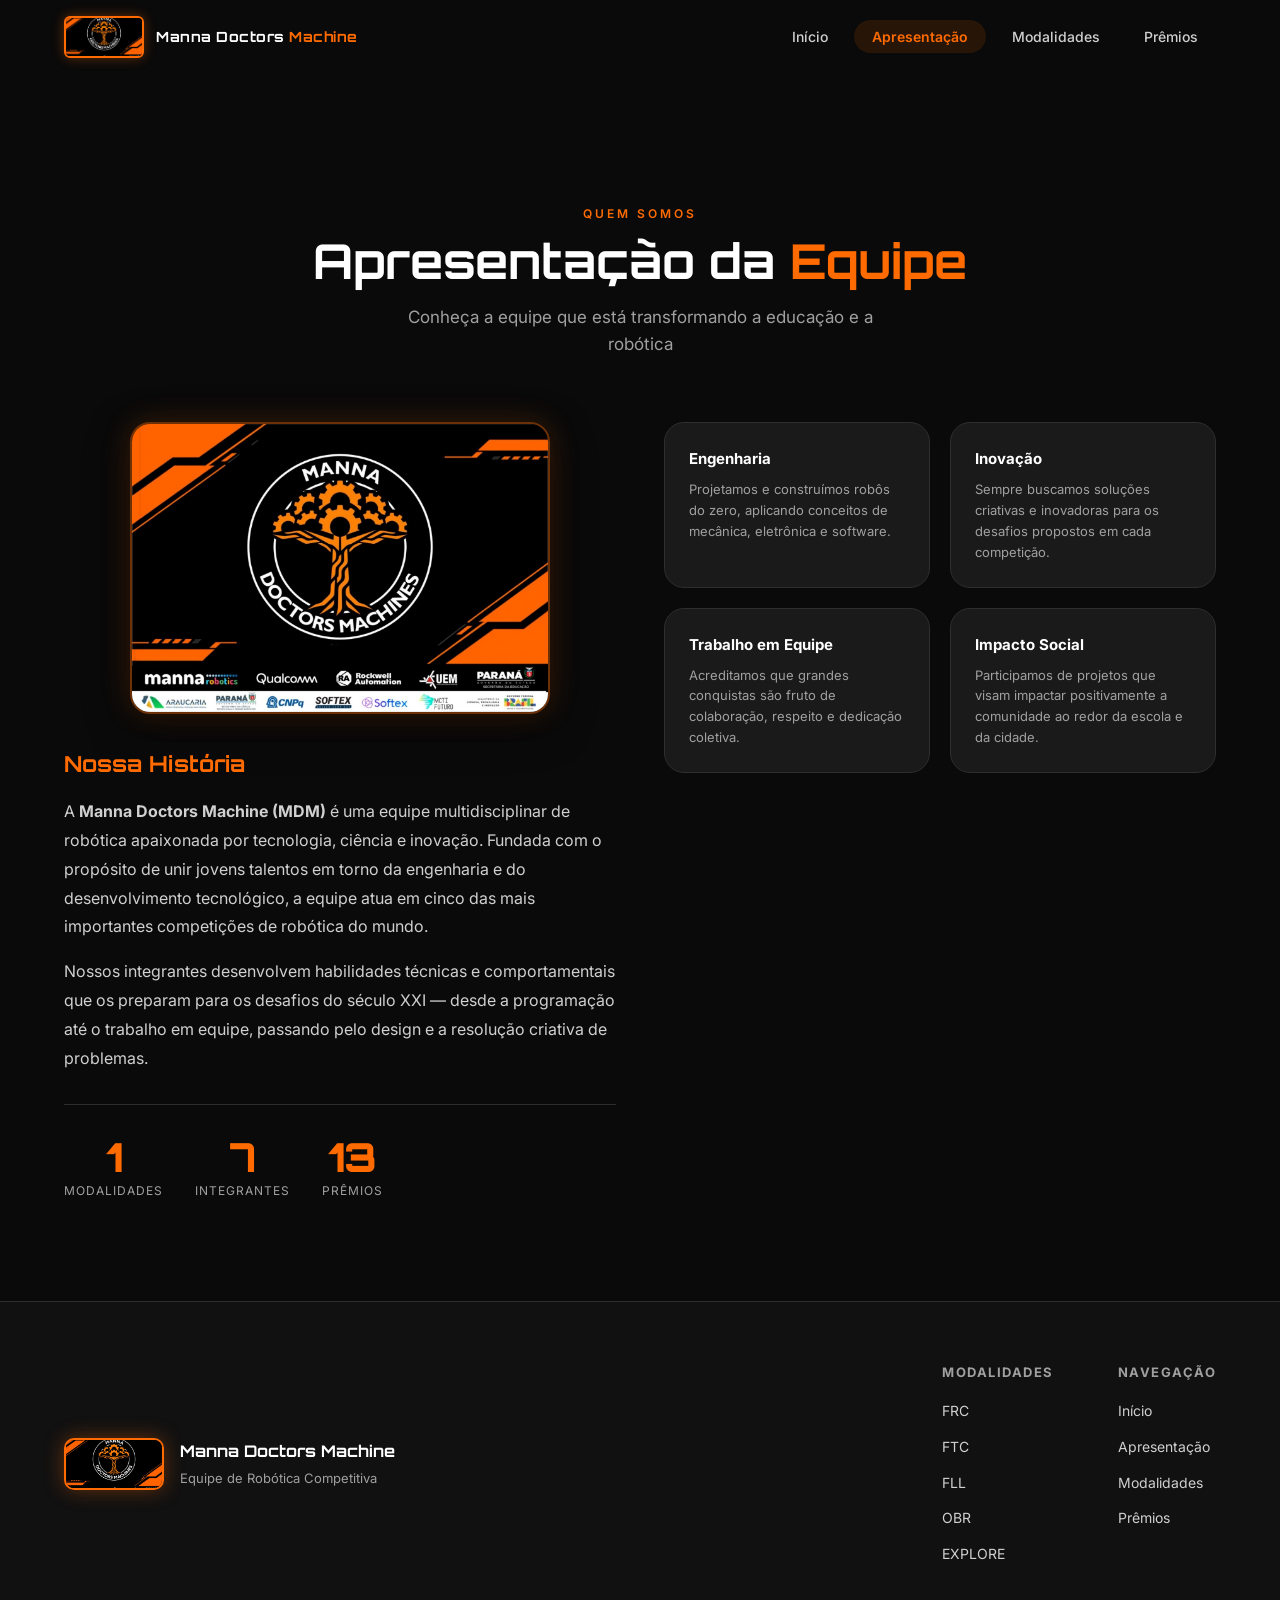
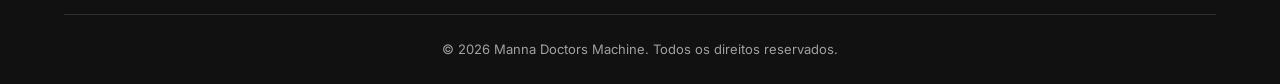
==== about.html @ 7cef9b63 "Primeira versão do site da Manna Doctors Machine" ====
<!DOCTYPE html>
<html lang="pt-BR">
<head>
  <meta charset="UTF-8" />
  <meta name="viewport" content="width=device-width, initial-scale=1.0" />
  <title>Apresentação | Manna Doctors Machine</title>
  <link rel="preconnect" href="https://fonts.googleapis.com" />
  <link rel="preconnect" href="https://fonts.gstatic.com" crossorigin />
  <link href="https://fonts.googleapis.com/css2?family=Orbitron:wght@400;600;700;900&family=Inter:wght@300;400;500;600;700&display=swap" rel="stylesheet" />
  <link rel="stylesheet" href="style.css" />
</head>
<body>

  <!-- NAVBAR -->
  <nav class="navbar scrolled" id="navbar">
    <div class="nav-container">
      <div class="nav-logo">
        <a href="index.html" style="display:flex; align-items:center; gap:12px;">
          <img src="assets/banner.jpg" alt="MDM Logo" class="nav-logo-img" />
          <span class="nav-logo-text">Manna Doctors <span class="accent">Machine</span></span>
        </a>
      </div>
      <ul class="nav-links" id="nav-links">
        <li><a href="index.html" class="nav-link">Início</a></li>
        <li><a href="about.html" class="nav-link active">Apresentação</a></li>
        <li><a href="modalities.html" class="nav-link">Modalidades</a></li>
        <li><a href="awards.html" class="nav-link">Prêmios</a></li>
      </ul>
      <button class="hamburger" id="hamburger" aria-label="Menu">
        <span></span><span></span><span></span>
      </button>
    </div>
  </nav>

  <div style="padding-top: 100px;"></div>

  <!-- APRESENTAÇÃO -->
  <section class="section" id="about">
    <div class="container">
      <div class="section-header">
        <span class="section-tag">Quem Somos</span>
        <h2 class="section-title">Apresentação da <span class="accent">Equipe</span></h2>
        <p class="section-subtitle">Conheça a equipe que está transformando a educação e a robótica</p>
      </div>

      <div class="about-grid">
        <div class="about-text">
          <div class="about-logo-wrap">
            <img src="assets/banner.jpg" alt="Bandeira MDM" class="about-banner" />
          </div>
          <h3>Nossa História</h3>
          <p>A <strong>Manna Doctors Machine (MDM)</strong> é uma equipe multidisciplinar de robótica apaixonada por tecnologia, ciência e inovação. Fundada com o propósito de unir jovens talentos em torno da engenharia e do desenvolvimento tecnológico, a equipe atua em cinco das mais importantes competições de robótica do mundo.</p>
          <p>Nossos integrantes desenvolvem habilidades técnicas e comportamentais que os preparam para os desafios do século XXI — desde a programação até o trabalho em equipe, passando pelo design e a resolução criativa de problemas.</p>
          <div class="about-stats">
            <div class="stat">
              <span class="stat-num" data-target="5">0</span>
              <span class="stat-label">Modalidades</span>
            </div>
            <div class="stat">
              <span class="stat-num" data-target="30">0</span>
              <span class="stat-label">Integrantes</span>
            </div>
            <div class="stat">
              <span class="stat-num" data-target="50">0</span>
              <span class="stat-label">Prêmios</span>
            </div>
          </div>
        </div>

        <div class="about-values">
          <div class="value-card">
            <h4>Engenharia</h4>
            <p>Projetamos e construímos robôs do zero, aplicando conceitos de mecânica, eletrônica e software.</p>
          </div>
          <div class="value-card">
            <h4>Inovação</h4>
            <p>Sempre buscamos soluções criativas e inovadoras para os desafios propostos em cada competição.</p>
          </div>
          <div class="value-card">
            <h4>Trabalho em Equipe</h4>
            <p>Acreditamos que grandes conquistas são fruto de colaboração, respeito e dedicação coletiva.</p>
          </div>
          <div class="value-card">
            <h4>Impacto Social</h4>
            <p>Participamos de projetos que visam impactar positivamente a comunidade ao redor da escola e da cidade.</p>
          </div>
        </div>
      </div>
    </div>
  </section>

  <!-- FOOTER -->
  <footer class="footer">
    <div class="container">
      <div class="footer-content">
        <div class="footer-brand">
          <img src="assets/banner.jpg" alt="MDM Logo" class="footer-logo" />
          <div>
            <h3>Manna Doctors Machine</h3>
            <p>Equipe de Robótica Competitiva</p>
          </div>
        </div>
        <div class="footer-links">
          <h4>Modalidades</h4>
          <ul>
            <li><a href="modalities.html#mod-frc">FRC</a></li>
            <li><a href="modalities.html#mod-ftc">FTC</a></li>
            <li><a href="modalities.html#mod-fll">FLL</a></li>
            <li><a href="modalities.html#mod-obr">OBR</a></li>
            <li><a href="modalities.html#mod-explore">EXPLORE</a></li>
          </ul>
        </div>
        <div class="footer-links">
          <h4>Navegação</h4>
          <ul>
            <li><a href="index.html">Início</a></li>
            <li><a href="about.html">Apresentação</a></li>
            <li><a href="modalities.html">Modalidades</a></li>
            <li><a href="awards.html">Prêmios</a></li>
          </ul>
        </div>
      </div>
      <div class="footer-bottom">
        <p>© 2026 Manna Doctors Machine. Todos os direitos reservados.</p>
      </div>
    </div>
  </footer>

  <script src="script.js"></script>
</body>
</html>
---- style.css ----
/* =============================================
   MANNA DOCTORS MACHINE — STYLE.CSS
   ============================================= */

/* --- RESET & TOKENS --- */
*, *::before, *::after { box-sizing: border-box; margin: 0; padding: 0; }

:root {
  --orange:       #FF6B00;
  --orange-light: #FF8C38;
  --orange-glow:  rgba(255, 107, 0, 0.35);
  --orange-dim:   rgba(255, 107, 0, 0.12);
  --black:        #0A0A0A;
  --dark:         #111111;
  --dark-2:       #1A1A1A;
  --dark-3:       #242424;
  --dark-4:       #2E2E2E;
  --white:        #FFFFFF;
  --gray:         #A0A0A0;
  --gray-light:   #D0D0D0;

  --frc-color:    #FF6B00;
  --ftc-color:    #E040FB;
  --fll-color:    #00BCD4;
  --obr-color:    #4CAF50;
  --explore-color:#FFD600;

  --font-tech:    'Orbitron', monospace;
  --font-body:    'Inter', sans-serif;
  --radius:       12px;
  --radius-lg:    20px;
  --transition:   0.3s cubic-bezier(0.4, 0, 0.2, 1);
}

html { scroll-behavior: smooth; }

body {
  background: var(--black);
  color: var(--white);
  font-family: var(--font-body);
  font-size: 16px;
  line-height: 1.6;
  overflow-x: hidden;
}

a { color: inherit; text-decoration: none; }
ul { list-style: none; }
img { display: block; max-width: 100%; }

.accent { color: var(--orange); }

/* --- CONTAINER --- */
.container {
  max-width: 1200px;
  margin: 0 auto;
  padding: 0 24px;
}

/* =============================================
   NAVBAR
   ============================================= */
.navbar {
  position: fixed;
  top: 0; left: 0; right: 0;
  z-index: 1000;
  padding: 16px 0;
  transition: var(--transition);
  background: transparent;
}

.navbar.scrolled {
  background: rgba(10, 10, 10, 0.92);
  backdrop-filter: blur(20px);
  -webkit-backdrop-filter: blur(20px);
  border-bottom: 1px solid rgba(255, 107, 0, 0.2);
  padding: 10px 0;
  box-shadow: 0 4px 30px rgba(0,0,0,0.4);
}

.nav-container {
  max-width: 1200px;
  margin: 0 auto;
  padding: 0 24px;
  display: flex;
  align-items: center;
  justify-content: space-between;
}

.nav-logo {
  display: flex;
  align-items: center;
  gap: 12px;
}

.nav-logo-img {
  width: 80px;
  height: 42px;
  border-radius: 6px;
  object-fit: cover;
  object-position: center;
  border: 2px solid var(--orange);
  box-shadow: 0 0 12px var(--orange-glow);
}

.nav-logo-text {
  font-family: var(--font-tech);
  font-size: 14px;
  font-weight: 700;
  letter-spacing: 0.5px;
  color: var(--white);
}

.nav-links {
  display: flex;
  gap: 8px;
}

.nav-link {
  padding: 8px 18px;
  border-radius: 50px;
  font-size: 14px;
  font-weight: 500;
  color: var(--gray-light);
  transition: var(--transition);
  position: relative;
}

.nav-link:hover,
.nav-link.active {
  color: var(--white);
  background: var(--orange-dim);
}

.nav-link.active {
  color: var(--orange);
  font-weight: 600;
}

.hamburger {
  display: none;
  flex-direction: column;
  gap: 5px;
  background: none;
  border: none;
  cursor: pointer;
  padding: 4px;
}

.hamburger span {
  display: block;
  width: 25px;
  height: 2px;
  background: var(--white);
  border-radius: 2px;
  transition: var(--transition);
}

.hamburger.open span:nth-child(1) { transform: translateY(7px) rotate(45deg); }
.hamburger.open span:nth-child(2) { opacity: 0; }
.hamburger.open span:nth-child(3) { transform: translateY(-7px) rotate(-45deg); }

/* =============================================
   HERO
   ============================================= */
.hero {
  min-height: 100vh;
  display: flex;
  flex-direction: column;
  align-items: center;
  justify-content: center;
  padding: 120px 24px 80px;
  position: relative;
  overflow: hidden;
  background:
    radial-gradient(ellipse 80% 60% at 50% 0%, rgba(255,107,0,0.18) 0%, transparent 60%),
    radial-gradient(ellipse 40% 40% at 80% 80%, rgba(255,107,0,0.08) 0%, transparent 60%),
    var(--black);
}

.hero-split {
  display: flex;
  align-items: center;
  justify-content: center;
  gap: 56px;
  width: 100%;
  max-width: 1200px;
  margin: 0 auto;
}

.hero-split .hero-content {
  flex: 1;
  text-align: left;
  min-width: 0;
}

.hero-split .hero-modalities {
  justify-content: flex-start;
}

.hero-banner-wrap {
  flex: 1;
  display: flex;
  align-items: center;
  justify-content: center;
  animation: fadeInDown 1s 0.3s ease both;
}

.hero-banner-img {
  width: 100%;
  max-width: 520px;
  border-radius: var(--radius-lg);
  box-shadow:
    0 0 0 2px rgba(255,107,0,0.3),
    0 0 40px rgba(255,107,0,0.25),
    0 24px 60px rgba(0,0,0,0.6);
  transition: var(--transition);
}

.hero-banner-img:hover {
  transform: scale(1.02);
  box-shadow:
    0 0 0 2px rgba(255,107,0,0.5),
    0 0 60px rgba(255,107,0,0.35),
    0 32px 80px rgba(0,0,0,0.7);
}

.hero-particles {
  position: absolute;
  inset: 0;
  pointer-events: none;
  overflow: hidden;
}

.particle {
  position: absolute;
  border-radius: 50%;
  background: var(--orange);
  opacity: 0.15;
  animation: float-particle linear infinite;
}

@keyframes float-particle {
  0%   { transform: translateY(110vh) scale(0); opacity: 0; }
  10%  { opacity: 0.2; }
  90%  { opacity: 0.1; }
  100% { transform: translateY(-10vh) scale(1); opacity: 0; }
}

.hero-badge {
  display: inline-block;
  background: var(--orange-dim);
  border: 1px solid rgba(255,107,0,0.4);
  color: var(--orange-light);
  font-size: 12px;
  font-weight: 600;
  letter-spacing: 2px;
  text-transform: uppercase;
  padding: 8px 20px;
  border-radius: 50px;
  margin-bottom: 24px;
  animation: fadeInDown 0.8s ease both;
}

.hero-title {
  font-family: var(--font-tech);
  font-size: clamp(40px, 8vw, 80px);
  font-weight: 900;
  line-height: 1.05;
  letter-spacing: -1px;
  color: var(--white);
  margin-bottom: 8px;
  animation: fadeInDown 0.9s 0.1s ease both;
}

.hero-accent {
  color: var(--orange);
  text-shadow: 0 0 40px rgba(255, 107, 0, 0.6);
}

.hero-subtitle {
  font-size: clamp(16px, 2.5vw, 20px);
  color: var(--gray);
  max-width: 520px;
  margin: 16px auto 36px;
  line-height: 1.7;
  animation: fadeInDown 1s 0.2s ease both;
}

.hero-modalities {
  display: flex;
  gap: 10px;
  justify-content: center;
  flex-wrap: wrap;
  margin-bottom: 40px;
  animation: fadeInDown 1s 0.3s ease both;
}

.mod-badge {
  padding: 6px 16px;
  border-radius: 50px;
  font-family: var(--font-tech);
  font-size: 11px;
  font-weight: 700;
  letter-spacing: 1.5px;
  border: 1.5px solid;
  transition: var(--transition);
}

.mod-badge:hover { transform: translateY(-2px); }

.mod-badge.frc     { color: var(--frc-color);     border-color: var(--frc-color);     background: rgba(255,107,0,0.1); }
.mod-badge.ftc     { color: var(--ftc-color);     border-color: var(--ftc-color);     background: rgba(224,64,251,0.1); }
.mod-badge.fll     { color: var(--fll-color);     border-color: var(--fll-color);     background: rgba(0,188,212,0.1); }
.mod-badge.obr     { color: var(--obr-color);     border-color: var(--obr-color);     background: rgba(76,175,80,0.1); }
.mod-badge.explore { color: var(--explore-color); border-color: var(--explore-color); background: rgba(255,214,0,0.1); }

.btn-primary {
  display: inline-block;
  background: linear-gradient(135deg, var(--orange), var(--orange-light));
  color: var(--white);
  font-weight: 700;
  font-size: 15px;
  padding: 14px 36px;
  border-radius: 50px;
  transition: var(--transition);
  box-shadow: 0 4px 24px rgba(255,107,0,0.35);
  animation: fadeInDown 1s 0.4s ease both;
  letter-spacing: 0.5px;
}

.btn-primary:hover {
  transform: translateY(-3px);
  box-shadow: 0 8px 32px rgba(255,107,0,0.5);
}

.hero-scroll {
  position: absolute;
  bottom: 32px;
  left: 50%;
  transform: translateX(-50%);
  display: flex;
  flex-direction: column;
  align-items: center;
  gap: 8px;
  color: var(--gray);
  font-size: 12px;
  letter-spacing: 1px;
  animation: fadeIn 1.5s 1s ease both;
}

.scroll-arrow {
  width: 20px;
  height: 20px;
  border-right: 2px solid var(--orange);
  border-bottom: 2px solid var(--orange);
  transform: rotate(45deg);
  animation: bounce 1.5s ease-in-out infinite;
}

@keyframes bounce {
  0%, 100% { transform: rotate(45deg) translateY(0); }
  50%       { transform: rotate(45deg) translateY(6px); }
}

/* =============================================
   SECTIONS
   ============================================= */
.section {
  padding: 100px 0;
}

.section-dark {
  background: var(--dark);
}

.section-header {
  text-align: center;
  margin-bottom: 64px;
}

.section-tag {
  display: inline-block;
  color: var(--orange);
  font-size: 12px;
  font-weight: 600;
  letter-spacing: 3px;
  text-transform: uppercase;
  margin-bottom: 12px;
}

.section-title {
  font-family: var(--font-tech);
  font-size: clamp(28px, 5vw, 48px);
  font-weight: 700;
  line-height: 1.1;
  margin-bottom: 16px;
}

.section-subtitle {
  color: var(--gray);
  font-size: 17px;
  max-width: 500px;
  margin: 0 auto;
}

/* =============================================
   ABOUT
   ============================================= */
.about-grid {
  display: grid;
  grid-template-columns: 1fr 1fr;
  gap: 48px;
  align-items: start;
}

.about-logo-wrap {
  display: flex;
  justify-content: center;
  margin-bottom: 28px;
}

.about-logo {
  width: 140px;
  height: 140px;
  border-radius: 20px;
  object-fit: cover;
  border: 3px solid var(--orange);
  box-shadow: 0 0 40px var(--orange-glow);
}

.about-banner {
  width: 100%;
  max-width: 420px;
  border-radius: var(--radius-lg);
  border: 2px solid rgba(255,107,0,0.4);
  box-shadow:
    0 0 30px rgba(255,107,0,0.2),
    0 12px 40px rgba(0,0,0,0.5);
  margin-bottom: 4px;
}

.about-text h3 {
  font-family: var(--font-tech);
  font-size: 22px;
  color: var(--orange);
  margin-bottom: 16px;
}

.about-text p {
  color: var(--gray-light);
  line-height: 1.8;
  margin-bottom: 16px;
}

.about-stats {
  display: flex;
  gap: 32px;
  margin-top: 32px;
  padding-top: 32px;
  border-top: 1px solid var(--dark-4);
}

.stat {
  display: flex;
  flex-direction: column;
  align-items: center;
}

.stat-num {
  font-family: var(--font-tech);
  font-size: 40px;
  font-weight: 900;
  color: var(--orange);
  line-height: 1;
}

.stat-label {
  font-size: 12px;
  color: var(--gray);
  text-transform: uppercase;
  letter-spacing: 1px;
  margin-top: 4px;
}

.about-values {
  display: grid;
  grid-template-columns: 1fr 1fr;
  gap: 20px;
}

.value-card {
  background: var(--dark-2);
  border: 1px solid var(--dark-4);
  border-radius: var(--radius-lg);
  padding: 24px;
  transition: var(--transition);
}

.value-card:hover {
  border-color: rgba(255,107,0,0.4);
  transform: translateY(-4px);
  box-shadow: 0 12px 32px rgba(0,0,0,0.4);
}

.value-icon {
  font-size: 32px;
  margin-bottom: 12px;
}

.value-card h4 {
  font-size: 15px;
  font-weight: 700;
  margin-bottom: 8px;
  color: var(--white);
}

.value-card p {
  font-size: 13px;
  color: var(--gray);
  line-height: 1.6;
}

/* =============================================
   MODALITIES
   ============================================= */
.modality-tabs {
  display: flex;
  gap: 8px;
  justify-content: center;
  flex-wrap: wrap;
  margin-bottom: 40px;
}

.mod-tab {
  padding: 10px 28px;
  border-radius: 50px;
  font-family: var(--font-tech);
  font-size: 13px;
  font-weight: 700;
  letter-spacing: 1px;
  background: var(--dark-3);
  border: 1.5px solid var(--dark-4);
  color: var(--gray);
  cursor: pointer;
  transition: var(--transition);
}

.mod-tab:hover {
  color: var(--white);
  border-color: var(--orange);
}

.mod-tab.active {
  background: var(--orange);
  border-color: var(--orange);
  color: var(--white);
  box-shadow: 0 4px 20px var(--orange-glow);
}

.mod-content {
  display: none;
  animation: fadeInUp 0.4s ease both;
}

.mod-content.active {
  display: block;
}

.mod-layout {
  display: grid;
  grid-template-columns: 1.2fr 0.8fr;
  gap: 32px;
  align-items: start;
}

.mod-header {
  padding: 28px;
  border-radius: var(--radius-lg) var(--radius-lg) 0 0;
}

.frc-color     { background: linear-gradient(135deg, rgba(255,107,0,0.25), rgba(255,107,0,0.08)); border-top: 3px solid var(--frc-color); }
.ftc-color     { background: linear-gradient(135deg, rgba(224,64,251,0.25), rgba(224,64,251,0.08)); border-top: 3px solid var(--ftc-color); }
.fll-color     { background: linear-gradient(135deg, rgba(0,188,212,0.25), rgba(0,188,212,0.08)); border-top: 3px solid var(--fll-color); }
.obr-color     { background: linear-gradient(135deg, rgba(76,175,80,0.25), rgba(76,175,80,0.08)); border-top: 3px solid var(--obr-color); }
.explore-color { background: linear-gradient(135deg, rgba(255,214,0,0.25), rgba(255,214,0,0.08)); border-top: 3px solid var(--explore-color); }

.mod-category {
  font-size: 11px;
  font-weight: 600;
  letter-spacing: 2px;
  text-transform: uppercase;
  color: var(--gray);
  display: block;
  margin-bottom: 8px;
}

.mod-name {
  font-family: var(--font-tech);
  font-size: 40px;
  font-weight: 900;
  color: var(--white);
  line-height: 1;
  margin-bottom: 8px;
}

.mod-tagline {
  color: var(--gray-light);
  font-size: 15px;
}

.mod-description {
  background: var(--dark-2);
  border: 1px solid var(--dark-4);
  border-top: none;
  border-radius: 0 0 var(--radius-lg) var(--radius-lg);
  padding: 28px;
}

.mod-description p {
  color: var(--gray-light);
  line-height: 1.8;
  margin-bottom: 16px;
}

.mod-highlights {
  list-style: none;
  display: grid;
  grid-template-columns: 1fr 1fr;
  gap: 10px;
  margin-top: 8px;
}

.mod-highlights li {
  font-size: 13px;
  color: var(--gray-light);
  background: var(--dark-3);
  padding: 10px 14px;
  border-radius: var(--radius);
}

.mod-awards-preview {
  background: var(--dark-2);
  border: 1px solid var(--dark-4);
  border-radius: var(--radius-lg);
  padding: 28px;
  position: sticky;
  top: 90px;
}

.awards-preview-title {
  font-size: 16px;
  font-weight: 700;
  margin-bottom: 20px;
  color: var(--white);
}

.award-item {
  display: flex;
  align-items: flex-start;
  gap: 14px;
  padding: 14px 0;
  border-bottom: 1px solid var(--dark-4);
}

.award-item:last-of-type { border-bottom: none; }

.award-icon { font-size: 22px; flex-shrink: 0; margin-top: 2px; }

.award-item strong {
  display: block;
  font-size: 14px;
  font-weight: 600;
  color: var(--white);
  margin-bottom: 2px;
}

.award-item span {
  font-size: 12px;
  color: var(--gray);
}

.awards-link {
  display: inline-block;
  margin-top: 16px;
  color: var(--orange);
  font-size: 13px;
  font-weight: 600;
  transition: var(--transition);
}

.awards-link:hover { letter-spacing: 0.5px; }

/* =============================================
   AWARDS SECTION
   ============================================= */
.awards-filter {
  display: flex;
  gap: 8px;
  justify-content: center;
  flex-wrap: wrap;
  margin-bottom: 48px;
}

.filter-btn {
  padding: 8px 22px;
  border-radius: 50px;
  font-size: 13px;
  font-weight: 600;
  background: var(--dark-2);
  border: 1.5px solid var(--dark-4);
  color: var(--gray);
  cursor: pointer;
  transition: var(--transition);
}

.filter-btn.active,
.filter-btn:hover {
  background: var(--dark-3);
  color: var(--white);
  border-color: var(--gray);
}

.filter-btn.active {
  background: var(--orange);
  border-color: var(--orange);
  box-shadow: 0 4px 16px var(--orange-glow);
}

.filter-btn.frc-filter.active     { background: var(--frc-color);     border-color: var(--frc-color);     box-shadow: 0 4px 16px rgba(255,107,0,0.4); }
.filter-btn.ftc-filter.active     { background: var(--ftc-color);     border-color: var(--ftc-color);     box-shadow: 0 4px 16px rgba(224,64,251,0.4); }
.filter-btn.fll-filter.active     { background: var(--fll-color);     border-color: var(--fll-color);     box-shadow: 0 4px 16px rgba(0,188,212,0.4); }
.filter-btn.obr-filter.active     { background: var(--obr-color);     border-color: var(--obr-color);     box-shadow: 0 4px 16px rgba(76,175,80,0.4); }
.filter-btn.explore-filter.active { background: var(--explore-color); border-color: var(--explore-color); color: var(--black); box-shadow: 0 4px 16px rgba(255,214,0,0.4); }

.awards-grid {
  display: grid;
  grid-template-columns: repeat(auto-fill, minmax(280px, 1fr));
  gap: 20px;
}

.award-card {
  background: var(--dark-2);
  border: 1px solid var(--dark-4);
  border-radius: var(--radius-lg);
  padding: 24px;
  transition: var(--transition);
  animation: fadeInUp 0.5s ease both;
  position: relative;
  overflow: hidden;
}

.award-card::before {
  content: '';
  position: absolute;
  top: 0; left: 0; right: 0;
  height: 3px;
}

.award-card.gold::before   { background: linear-gradient(90deg, #FFD700, #FFA500); }
.award-card.silver::before { background: linear-gradient(90deg, #C0C0C0, #A9A9A9); }
.award-card.bronze::before { background: linear-gradient(90deg, #CD7F32, #A0522D); }

.award-card:hover {
  transform: translateY(-6px);
  box-shadow: 0 16px 40px rgba(0,0,0,0.5);
  border-color: rgba(255,107,0,0.3);
}

.award-card.hidden { display: none; }

.award-card-top {
  display: flex;
  align-items: center;
  justify-content: space-between;
  margin-bottom: 16px;
}

.award-medal { font-size: 28px; }

.award-tag {
  font-family: var(--font-tech);
  font-size: 10px;
  font-weight: 700;
  letter-spacing: 1.5px;
  padding: 4px 12px;
  border-radius: 50px;
}

.award-tag.frc     { color: var(--frc-color);     background: rgba(255,107,0,0.15);     border: 1px solid rgba(255,107,0,0.3); }
.award-tag.ftc     { color: var(--ftc-color);     background: rgba(224,64,251,0.15);    border: 1px solid rgba(224,64,251,0.3); }
.award-tag.fll     { color: var(--fll-color);     background: rgba(0,188,212,0.15);     border: 1px solid rgba(0,188,212,0.3); }
.award-tag.obr     { color: var(--obr-color);     background: rgba(76,175,80,0.15);     border: 1px solid rgba(76,175,80,0.3); }
.award-tag.explore { color: var(--explore-color); background: rgba(255,214,0,0.15);     border: 1px solid rgba(255,214,0,0.3); }

.award-card h4 {
  font-size: 16px;
  font-weight: 700;
  color: var(--white);
  margin-bottom: 6px;
}

.award-card p {
  font-size: 13px;
  color: var(--gray);
  line-height: 1.5;
}

.award-year {
  display: inline-block;
  margin-top: 14px;
  font-family: var(--font-tech);
  font-size: 11px;
  color: var(--orange);
  letter-spacing: 1px;
}

/* =============================================
   FOOTER
   ============================================= */
.footer {
  background: var(--dark);
  border-top: 1px solid var(--dark-4);
  padding: 60px 0 24px;
}

.footer-content {
  display: flex;
  gap: 64px;
  margin-bottom: 48px;
  flex-wrap: wrap;
}

.footer-brand {
  display: flex;
  align-items: center;
  gap: 16px;
  flex: 1;
  min-width: 200px;
}

.footer-logo {
  width: 100px;
  height: 52px;
  border-radius: 10px;
  object-fit: cover;
  object-position: center;
  border: 2px solid var(--orange);
  box-shadow: 0 0 20px var(--orange-glow);
  flex-shrink: 0;
}

.footer-brand h3 {
  font-family: var(--font-tech);
  font-size: 16px;
  color: var(--white);
  margin-bottom: 4px;
}

.footer-brand p {
  font-size: 13px;
  color: var(--gray);
}

.footer-links h4 {
  font-size: 13px;
  font-weight: 700;
  letter-spacing: 1.5px;
  text-transform: uppercase;
  color: var(--gray);
  margin-bottom: 16px;
}

.footer-links ul {
  display: flex;
  flex-direction: column;
  gap: 10px;
}

.footer-links a {
  font-size: 14px;
  color: var(--gray-light);
  transition: var(--transition);
}

.footer-links a:hover { color: var(--orange); padding-left: 4px; }

.footer-bottom {
  text-align: center;
  padding-top: 24px;
  border-top: 1px solid var(--dark-4);
  font-size: 13px;
  color: var(--gray);
}

/* =============================================
   ANIMATIONS
   ============================================= */
@keyframes fadeInDown {
  from { opacity: 0; transform: translateY(-20px); }
  to   { opacity: 1; transform: translateY(0); }
}

@keyframes fadeInUp {
  from { opacity: 0; transform: translateY(24px); }
  to   { opacity: 1; transform: translateY(0); }
}

@keyframes fadeIn {
  from { opacity: 0; }
  to   { opacity: 1; }
}

.reveal {
  opacity: 0;
  transform: translateY(30px);
  transition: opacity 0.7s ease, transform 0.7s ease;
}

.reveal.visible {
  opacity: 1;
  transform: translateY(0);
}

/* =============================================
   RESPONSIVE
   ============================================= */
@media (max-width: 900px) {
  .about-grid     { grid-template-columns: 1fr; }
  .mod-layout     { grid-template-columns: 1fr; }
  .mod-awards-preview { position: static; }
  .hero-split     { flex-direction: column; gap: 32px; }
  .hero-split .hero-content { text-align: center; }
  .hero-split .hero-modalities { justify-content: center; }
  .hero-banner-img { max-width: 420px; }
}

@media (max-width: 768px) {
  .nav-links {
    position: fixed;
    top: 0; right: -100%;
    width: 70%;
    height: 100vh;
    background: rgba(10,10,10,0.97);
    flex-direction: column;
    justify-content: center;
    align-items: center;
    gap: 20px;
    backdrop-filter: blur(20px);
    transition: right 0.4s ease;
    border-left: 1px solid var(--dark-4);
  }

  .nav-links.open { right: 0; }
  .hamburger { display: flex; }

  .about-values { grid-template-columns: 1fr; }
  .about-stats  { gap: 20px; }
  .mod-highlights { grid-template-columns: 1fr; }

  .footer-content { gap: 32px; }
}

@media (max-width: 480px) {
  .section { padding: 70px 0; }
  .modality-tabs { gap: 6px; }
  .mod-tab { padding: 8px 18px; font-size: 11px; }
}
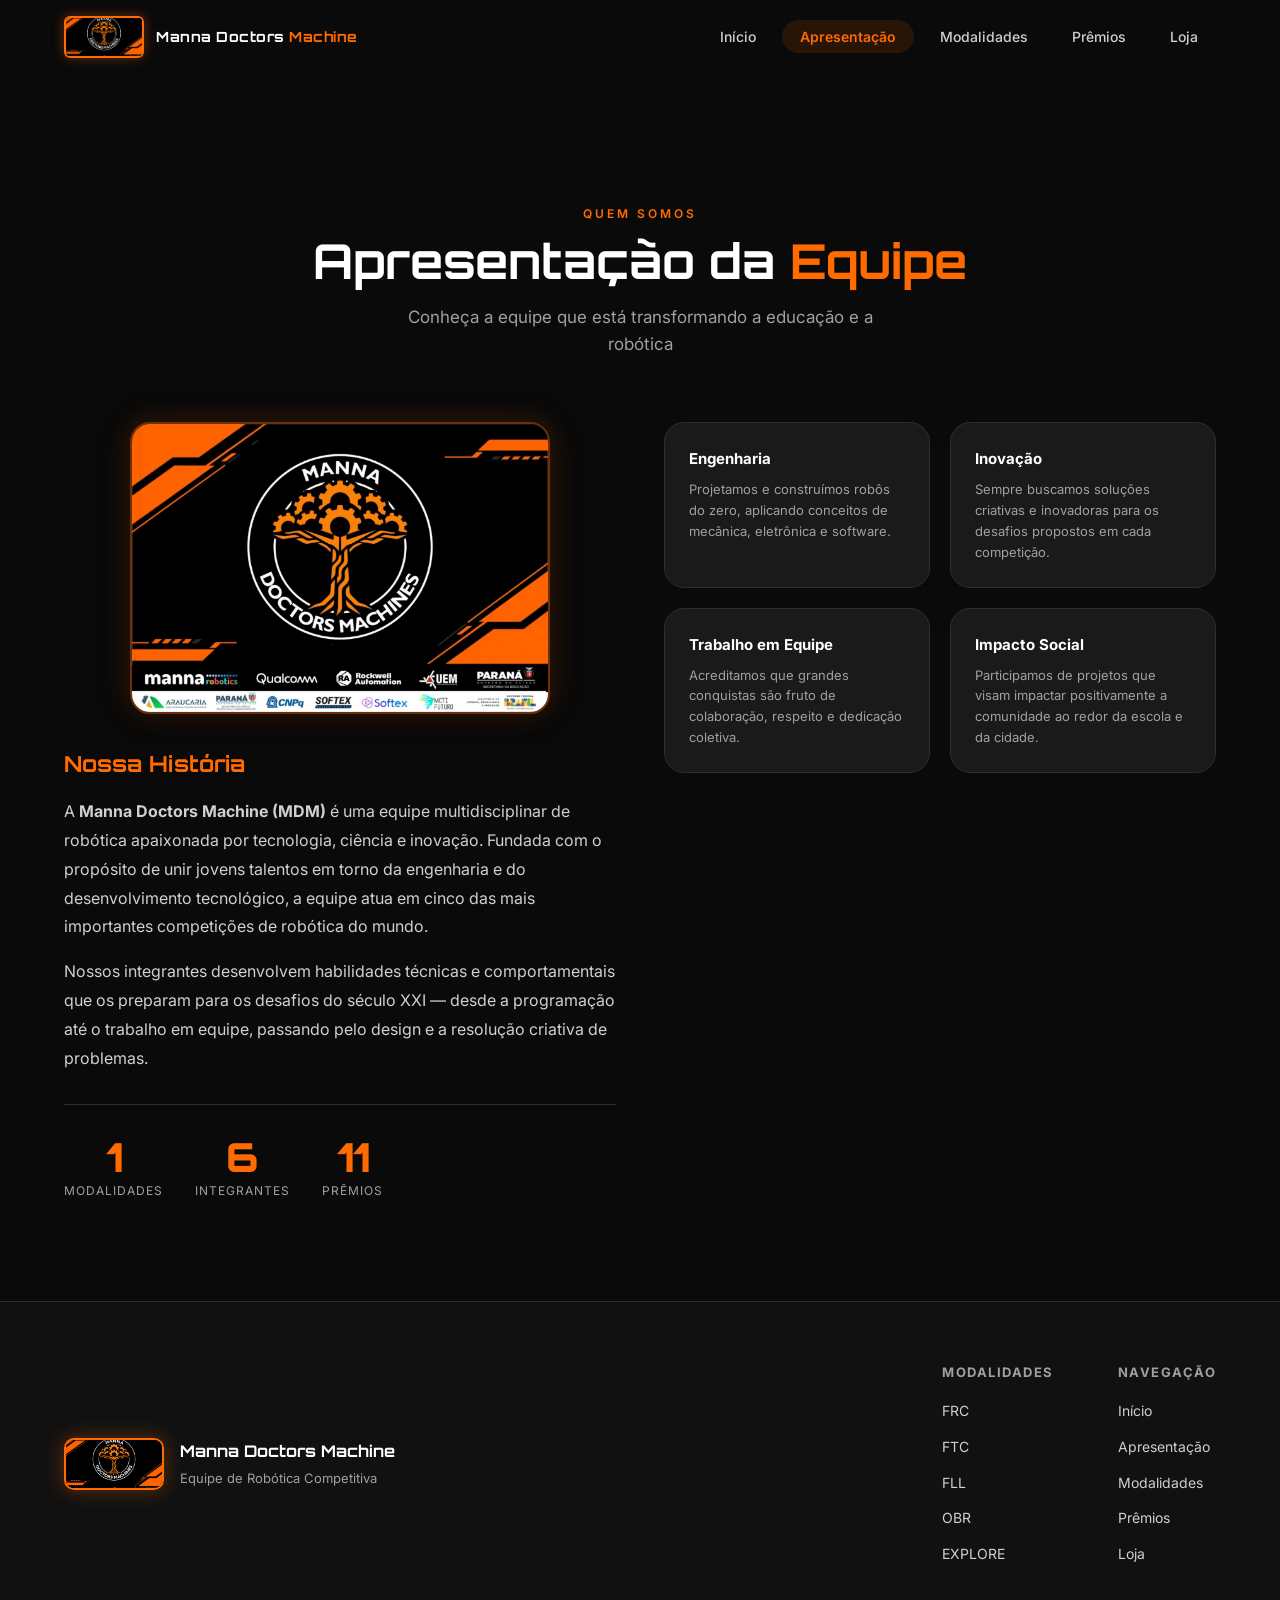
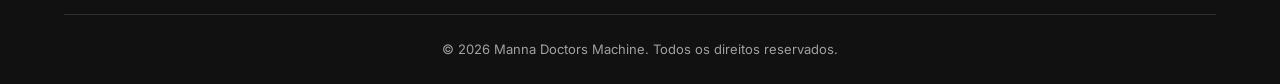
==== commit 5a4d3196: "feat: adiciona aba de loja estilizada (em breve)" ====
--- a/about.html
+++ b/about.html
@@ -25,6 +25,7 @@
         <li><a href="about.html" class="nav-link active">Apresentação</a></li>
         <li><a href="modalities.html" class="nav-link">Modalidades</a></li>
         <li><a href="awards.html" class="nav-link">Prêmios</a></li>
+        <li><a href="store.html" class="nav-link">Loja</a></li>
       </ul>
       <button class="hamburger" id="hamburger" aria-label="Menu">
         <span></span><span></span><span></span>
@@ -117,6 +118,7 @@
             <li><a href="about.html">Apresentação</a></li>
             <li><a href="modalities.html">Modalidades</a></li>
             <li><a href="awards.html">Prêmios</a></li>
+            <li><a href="store.html">Loja</a></li>
           </ul>
         </div>
       </div>
